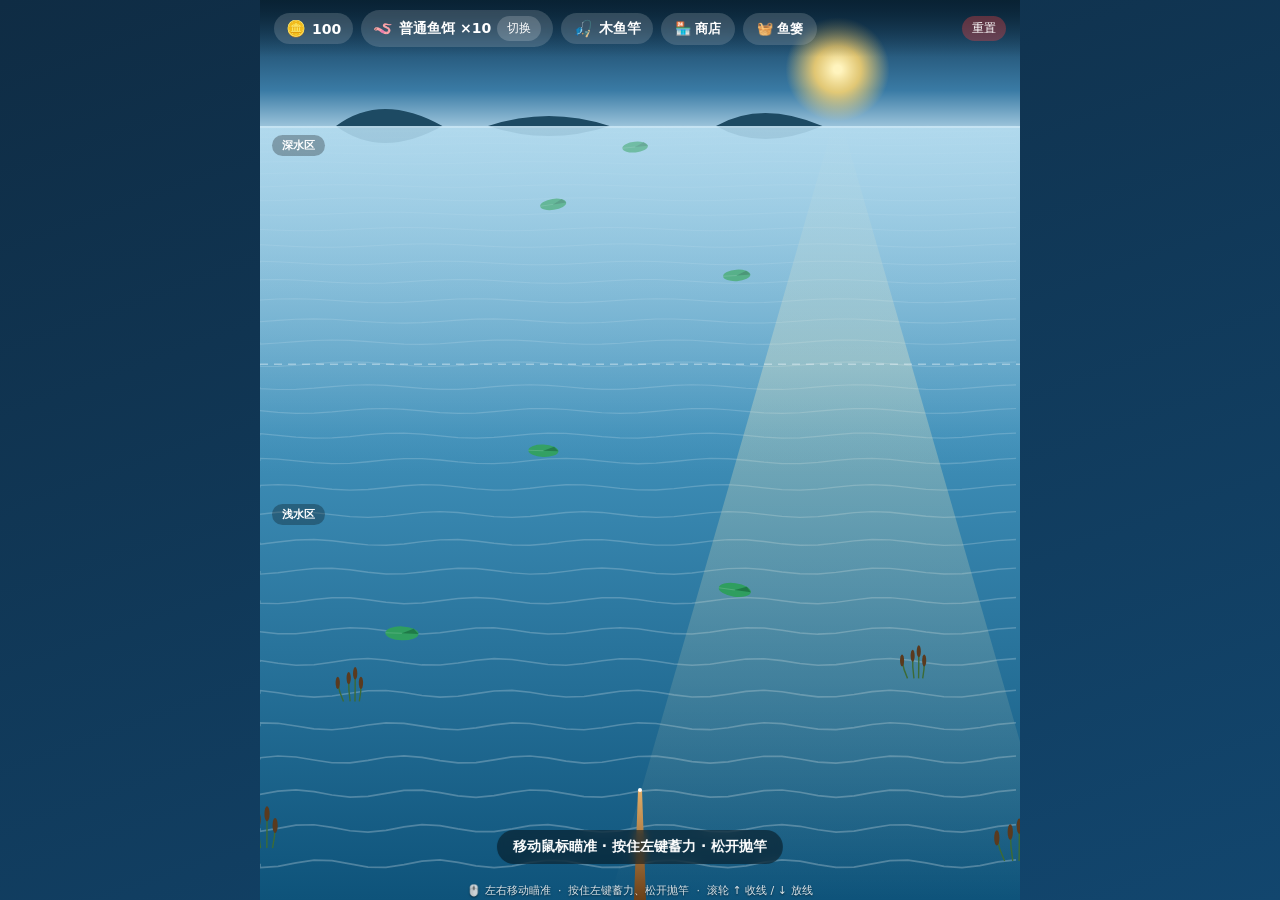
==== index.html @ 3590e240 "feat: init" ====
<!DOCTYPE html>
<html lang="zh-CN">
<head>
  <meta charset="UTF-8">
  <meta name="viewport" content="width=device-width, initial-scale=1.0">
  <title>钓鱼达人 · MVP</title>
  <link rel="stylesheet" href="style.css">
</head>
<body>
  <div class="app">
    <!-- 顶部状态栏 -->
    <header class="hud">
      <div class="stat coins" title="鱼币">
        <span class="stat-icon">🪙</span>
        <span id="coins">100</span>
      </div>
      <div class="stat bait" title="当前鱼饵">
        <span class="stat-icon" id="baitEmoji">🪱</span>
        <span id="baitStat">普通鱼饵 ×10</span>
        <button class="mini-btn" id="baitSwitchBtn" title="切换鱼饵">切换</button>
      </div>
      <div class="stat gear" title="当前渔具">
        <span class="stat-icon">🎣</span>
        <span id="gearName">木鱼竿</span>
      </div>
      <button class="hud-btn" id="shopBtn">🏪 商店</button>
      <button class="hud-btn" id="bucketBtn">🧺 鱼篓</button>
      <button class="mini-btn reset" id="resetBtn" title="清空存档重新开始">重置</button>
    </header>

    <!-- 钓鱼场景（Canvas 渲染池塘） -->
    <main class="scene" id="scene">
      <canvas id="pond"></canvas>

      <!-- 分区标签 -->
      <div class="zone zone-deep">深水区</div>
      <div class="zone zone-shallow">浅水区</div>

      <!-- 抛竿力度条 -->
      <div class="power-meter hidden" id="powerMeter">
        <span class="power-label">力度</span>
        <div class="power-track"><div class="power-fill" id="powerFill"></div></div>
      </div>

      <!-- 遛鱼面板 -->
      <div class="fight-hud hidden" id="fightHud">
        <div class="fight-top">
          <span class="fight-fish" id="fightFish">🐟</span>
          <span class="fight-name" id="fightName">鱼</span>
        </div>
        <div class="fight-row">
          <span class="fight-label">松</span>
          <div class="tension-bar">
            <div class="tension-zone"></div>
            <div class="tension-needle" id="tensionNeedle"></div>
          </div>
          <span class="fight-label warn">断</span>
        </div>
        <div class="fight-row">
          <span class="fight-label">距离</span>
          <div class="dist-bar"><div class="dist-fill" id="distFill"></div></div>
        </div>
      </div>

      <div class="status" id="status">移动鼠标瞄准 · 按住左键蓄力 · 松开抛竿</div>
      <div class="controls-hint">🖱️ 左右移动瞄准 &nbsp;·&nbsp; 按住左键蓄力、松开抛竿 &nbsp;·&nbsp; 滚轮 ↑ 收线 / ↓ 放线</div>
    </main>

  </div>

  <!-- 商店弹窗 -->
  <div class="modal hidden" id="shopModal">
    <div class="modal-card wide">
      <div class="modal-head"><h2>🏪 商店</h2><button class="modal-close" data-close="shopModal">✕</button></div>
      <div class="modal-body">
        <div class="panel-section">
          <h3 class="panel-title">🪱 鱼饵</h3>
          <div class="card-grid" id="baitShop"></div>
        </div>
        <div class="panel-section">
          <h3 class="panel-title">🎣 渔具</h3>
          <div class="card-grid" id="gearShop"></div>
        </div>
      </div>
    </div>
  </div>

  <!-- 鱼篓弹窗 -->
  <div class="modal hidden" id="bucketModal">
    <div class="modal-card wide">
      <div class="modal-head"><h2>🧺 鱼篓</h2><button class="modal-close" data-close="bucketModal">✕</button></div>
      <div class="bucket-head">
        <div class="bucket-summary" id="bucketSummary">鱼篓空空如也</div>
        <button class="btn sell-all" id="sellAllBtn" disabled>全部卖出</button>
      </div>
      <div class="modal-body"><div id="bucketList"></div></div>
    </div>
  </div>

  <!-- 钓到鱼弹窗 -->
  <div class="modal hidden" id="catchModal">
    <div class="modal-card">
      <div class="modal-fish" id="catchIcon">🐟</div>
      <div class="modal-rarity" id="catchRarity">常见</div>
      <div class="modal-title" id="catchName">鱼</div>
      <div class="modal-desc" id="catchDesc"></div>
      <div class="modal-tip" id="catchTip"></div>
      <div class="modal-actions" id="catchActions"></div>
    </div>
  </div>

  <!-- 轻提示 -->
  <div class="toast" id="toast"></div>

  <script src="data.js"></script>
  <script src="game2d.js"></script>
</body>
</html>
---- style.css ----
:root {
  --sky-top: #79c7f0;
  --sky-bottom: #d7f0fc;
  --water-top: #2d9bd8;
  --water-bottom: #0b5e8a;
  --card: #ffffff;
  --ink: #1f2937;
  --muted: #6b7280;
  --accent: #f59e0b;
  --accent-dark: #d97706;
  --danger: #ef4444;
  --radius: 16px;
  --shadow: 0 8px 24px rgba(15, 40, 60, 0.18);
}

* { box-sizing: border-box; margin: 0; padding: 0; }

html, body {
  height: 100%;
  font-family: "Segoe UI", "PingFang SC", "Microsoft YaHei", system-ui, sans-serif;
  background: linear-gradient(160deg, #0f2c44, #12466e);
  color: var(--ink);
}

body { display: flex; justify-content: center; }

.app {
  position: relative;
  width: 100%;
  max-width: 760px;
  height: 100vh;
  height: 100dvh;
  overflow: hidden;
  background: #0b3d5c;
}

/* ---------- 顶部状态栏（浮动于池塘之上） ---------- */
.hud {
  position: absolute;
  top: 0;
  left: 0;
  right: 0;
  display: flex;
  align-items: center;
  gap: 8px;
  padding: 10px 14px;
  background: linear-gradient(180deg, rgba(8, 32, 48, 0.82), rgba(8, 32, 48, 0));
  color: #fff;
  z-index: 20;
  flex-wrap: wrap;
  pointer-events: none;
}
.hud > * { pointer-events: auto; }

.stat {
  display: flex;
  align-items: center;
  gap: 6px;
  background: rgba(255, 255, 255, 0.16);
  border-radius: 999px;
  padding: 6px 12px;
  font-size: 14px;
  font-weight: 600;
  backdrop-filter: blur(3px);
}

.stat-icon { font-size: 16px; }

.hud .mini-btn {
  border: none;
  background: rgba(255, 255, 255, 0.18);
  color: #fff;
  border-radius: 999px;
  padding: 4px 10px;
  font-size: 12px;
  cursor: pointer;
  transition: background 0.15s;
}
.hud .mini-btn:hover { background: rgba(255, 255, 255, 0.3); }

.hud-btn {
  border: none;
  border-radius: 999px;
  padding: 7px 14px;
  font-size: 13px;
  font-weight: 700;
  cursor: pointer;
  background: rgba(255, 255, 255, 0.16);
  color: #fff;
  backdrop-filter: blur(3px);
  transition: background 0.15s;
}
.hud-btn:hover { background: rgba(255, 255, 255, 0.3); }

.hud .reset {
  margin-left: auto;
  background: rgba(239, 68, 68, 0.35);
}
.hud .reset:hover { background: rgba(239, 68, 68, 0.6); }

/* ---------- 场景（全屏池塘，Canvas 渲染） ---------- */
.scene {
  position: absolute;
  inset: 0;
  overflow: hidden;
  cursor: crosshair;
  user-select: none;
}
#scene canvas {
  position: absolute;
  inset: 0;
  display: block;
}

.sky {
  position: absolute;
  inset: 0 0 74% 0;
  background: linear-gradient(to bottom, #0d2b44 0%, #2f6f96 55%, #8ecbe8 82%, #d7f0fb 100%);
}
.sky::after {
  content: "";
  position: absolute;
  top: 16px;
  right: 42px;
  width: 56px;
  height: 56px;
  border-radius: 50%;
  background: radial-gradient(circle at 35% 35%, #fff7d6, #ffd76a);
  box-shadow: 0 0 46px 12px rgba(255, 210, 110, 0.45);
}

.water {
  position: absolute;
  inset: 12% 0 26% 0;
  background:
    radial-gradient(120% 70% at 50% 0%, rgba(255, 255, 255, 0.12), transparent 60%),
    linear-gradient(to bottom, #082f4a 0%, #0f4f74 38%, #1e78a8 70%, #57b0d8 100%);
  overflow: hidden;
  border-top: 2px solid rgba(255, 255, 255, 0.35);
}
.water::before {
  content: "";
  position: absolute;
  top: 0;
  left: 0;
  right: 0;
  height: 10px;
  background: linear-gradient(to bottom, rgba(255, 255, 255, 0.5), transparent);
}
.water::after {
  content: "";
  position: absolute;
  inset: 0;
  background:
    radial-gradient(2px 2px at 22% 28%, rgba(255, 255, 255, 0.4), transparent 60%),
    radial-gradient(2px 2px at 58% 52%, rgba(255, 255, 255, 0.34), transparent 60%),
    radial-gradient(2px 2px at 38% 72%, rgba(255, 255, 255, 0.3), transparent 60%),
    radial-gradient(2px 2px at 78% 38%, rgba(255, 255, 255, 0.34), transparent 60%);
  animation: sparkle 4s ease-in-out infinite;
}
@keyframes sparkle {
  0%, 100% { opacity: 0.5; }
  50% { opacity: 1; }
}

/* 水波涟漪（透视椭圆，增强立体感） */
.ripple {
  position: absolute;
  border: 2px solid rgba(255, 255, 255, 0.28);
  border-radius: 50%;
  z-index: 1;
  animation: ripplePulse 3.4s ease-in-out infinite;
}
.ripple.r1 { top: 18%; left: 20%; width: 120px; height: 120px; }
.ripple.r2 { top: 36%; right: 14%; width: 170px; height: 170px; animation-delay: 1.1s; }
.ripple.r3 { top: 52%; left: 56%; width: 96px; height: 96px; animation-delay: 2.2s; }
@keyframes ripplePulse {
  0%, 100% { opacity: 0.22; transform: scaleY(0.32) scale(0.9); }
  50% { opacity: 0.65; transform: scaleY(0.32) scale(1.06); }
}

/* 岸边与木排 */
.shore {
  position: absolute;
  inset: 74% 0 0 0;
  background: linear-gradient(to bottom, #d7bd85 0%, #b8995f 38%, #8a6f42 100%);
  border-top: 3px solid rgba(255, 255, 255, 0.4);
}
.dock {
  position: absolute;
  left: 50%;
  bottom: 0;
  transform: translateX(-50%);
  width: 40%;
  height: 26%;
  z-index: 4;
  clip-path: polygon(15% 0, 85% 0, 100% 100%, 0 100%);
  background:
    linear-gradient(90deg, rgba(255, 255, 255, 0.12), transparent 30%, transparent 70%, rgba(0, 0, 0, 0.18)),
    repeating-linear-gradient(to bottom, #b57d45 0 15px, #8f5d31 15px 18px);
  box-shadow: 0 -5px 18px rgba(0, 0, 0, 0.3);
}
.dock::after {
  content: "";
  position: absolute;
  inset: 0;
  clip-path: inherit;
  border-left: 3px solid #6f4725;
  border-right: 3px solid #6f4725;
}

.zone {
  position: absolute;
  left: 12px;
  padding: 3px 10px;
  border-radius: 999px;
  font-size: 11px;
  font-weight: 700;
  color: #fff;
  background: rgba(0, 0, 0, 0.28);
  z-index: 2;
}
.zone-shallow { top: 56%; }
.zone-deep { top: 15%; }

.zone-boundary {
  position: absolute;
  left: 0;
  right: 0;
  border-top: 2px dashed rgba(255, 255, 255, 0.35);
  z-index: 1;
}

/* 鱼线 */
.line-layer {
  position: absolute;
  inset: 0;
  width: 100%;
  height: 100%;
  pointer-events: none;
  z-index: 5;
}
#linePath {
  fill: none;
  stroke: rgba(255, 255, 255, 0.92);
  stroke-width: 2;
  stroke-linecap: round;
  filter: drop-shadow(0 1px 1px rgba(0, 0, 0, 0.35));
}

/* 鱼竿 */
.rod {
  position: absolute;
  left: 50%;
  width: 9px;
  height: 110px;
  transform-origin: 50% 100%;
  border-radius: 6px;
  background: linear-gradient(to top, #5f3a14, #9c6227 55%, #e2ad68);
  box-shadow: 0 3px 8px rgba(0, 0, 0, 0.4);
  z-index: 6;
}
.rod::after {
  content: "";
  position: absolute;
  top: -4px;
  left: 50%;
  transform: translateX(-50%);
  width: 3px;
  height: 8px;
  border-radius: 3px;
  background: #f3f3f3;
}

/* 浮标 */
.bobber {
  position: absolute;
  width: 20px;
  height: 20px;
  margin-left: -10px;
  margin-top: -10px;
  border-radius: 50%;
  background: linear-gradient(#ef4444 45%, #ffffff 45%);
  border: 2px solid #7f1d1d;
  box-shadow: 0 2px 6px rgba(0, 0, 0, 0.35);
  z-index: 7;
}
.bobber::after {
  content: "";
  position: absolute;
  inset: -8px;
  border-radius: 50%;
  border: 2px solid rgba(255, 255, 255, 0.5);
  animation: ripple 1.4s ease-out infinite;
}
.bobber.waiting { animation: bob 1.4s ease-in-out infinite; }
.bobber.bite { animation: bite 0.2s linear infinite; }

@keyframes ripple {
  0%   { transform: scale(0.6); opacity: 0.8; }
  100% { transform: scale(1.9); opacity: 0; }
}
@keyframes bob {
  0%, 100% { transform: translateY(0); }
  50% { transform: translateY(-6px); }
}
@keyframes bite {
  0%, 100% { transform: translateY(0); }
  50% { transform: translateY(7px); }
}

/* 水中的鱼（近大远小，立体透视） */
.fish-actor {
  position: absolute;
  z-index: 7;
  transform: translate(-50%, -50%);
}
.fish-sprite {
  display: block;
  font-size: 42px;
  line-height: 1;
  filter: drop-shadow(0 2px 4px rgba(0, 0, 0, 0.35));
  animation: struggle 0.4s ease-in-out infinite;
}
@keyframes struggle {
  0%, 100% { transform: translateX(0) rotate(-10deg); }
  50% { transform: translateX(4px) rotate(10deg); }
}

/* 落点预览 */
.cast-preview {
  position: absolute;
  width: 46px;
  height: 46px;
  margin-left: -23px;
  margin-top: -23px;
  border: 2px dashed rgba(255, 255, 255, 0.85);
  border-radius: 50%;
  z-index: 6;
  animation: previewPulse 1s ease-in-out infinite;
}
@keyframes previewPulse {
  0%, 100% { opacity: 0.6; transform: scale(0.9); }
  50% { opacity: 1; transform: scale(1.05); }
}

/* 力度条 */
.power-meter {
  position: absolute;
  left: 50%;
  bottom: 28%;
  transform: translateX(-50%);
  width: 46%;
  max-width: 260px;
  display: flex;
  align-items: center;
  gap: 8px;
  z-index: 8;
}
.power-label {
  color: #fff;
  font-size: 12px;
  font-weight: 700;
  text-shadow: 0 1px 2px rgba(0, 0, 0, 0.5);
  white-space: nowrap;
}
.power-track {
  flex: 1;
  height: 12px;
  border-radius: 999px;
  background: rgba(0, 0, 0, 0.4);
  border: 2px solid rgba(255, 255, 255, 0.7);
  overflow: hidden;
}
.power-fill {
  height: 100%;
  width: 0;
  background: linear-gradient(90deg, #4ade80, #facc15, #f87171);
  transition: width 0.05s linear;
}

/* 遛鱼 HUD */
.fight-hud {
  position: absolute;
  top: 60px;
  left: 50%;
  transform: translateX(-50%);
  width: 80%;
  max-width: 420px;
  background: rgba(0, 0, 0, 0.55);
  border-radius: 14px;
  padding: 10px 14px;
  z-index: 8;
  color: #fff;
  backdrop-filter: blur(4px);
}
.fight-top {
  display: flex;
  align-items: center;
  gap: 8px;
  margin-bottom: 4px;
}
.fight-fish { font-size: 24px; animation: struggle 0.4s ease-in-out infinite; }
.fight-name { font-size: 14px; font-weight: 800; }
.fight-row {
  display: flex;
  align-items: center;
  gap: 8px;
  margin-top: 6px;
}
.fight-label {
  font-size: 11px;
  font-weight: 700;
  width: 26px;
  text-align: center;
  flex-shrink: 0;
  color: #d1fae5;
}
.fight-label.warn { color: #fca5a5; }

.tension-bar {
  position: relative;
  flex: 1;
  height: 16px;
  border-radius: 999px;
  background: linear-gradient(90deg, #f87171 0%, #fbbf24 30%, #4ade80 50%, #fbbf24 70%, #f87171 100%);
  border: 2px solid rgba(255, 255, 255, 0.7);
  overflow: hidden;
}
.tension-zone {
  position: absolute;
  top: 0;
  bottom: 0;
  left: 30%;
  width: 40%;
  background: rgba(255, 255, 255, 0.35);
}
.tension-needle {
  position: absolute;
  top: 50%;
  transform: translate(-50%, -50%);
  width: 6px;
  height: 20px;
  border-radius: 3px;
  background: #fff;
  box-shadow: 0 0 6px rgba(0, 0, 0, 0.6);
  left: 50%;
  transition: left 0.1s linear;
}

.dist-bar {
  flex: 1;
  height: 14px;
  border-radius: 999px;
  background: rgba(255, 255, 255, 0.2);
  border: 2px solid rgba(255, 255, 255, 0.5);
  overflow: hidden;
}
.dist-fill {
  height: 100%;
  width: 0;
  border-radius: 999px;
  background: linear-gradient(90deg, #34d399, #22c55e);
  transition: width 0.12s linear;
}

.status {
  position: absolute;
  left: 50%;
  bottom: 4%;
  transform: translateX(-50%);
  z-index: 8;
  padding: 8px 16px;
  border-radius: 999px;
  background: rgba(0, 0, 0, 0.45);
  color: #fff;
  font-size: 14px;
  font-weight: 600;
  backdrop-filter: blur(4px);
  white-space: nowrap;
  max-width: 92%;
  overflow: hidden;
  text-overflow: ellipsis;
}

.controls-hint {
  position: absolute;
  left: 50%;
  bottom: 2px;
  transform: translateX(-50%);
  z-index: 8;
  font-size: 11px;
  color: rgba(255, 255, 255, 0.85);
  text-shadow: 0 1px 2px rgba(0, 0, 0, 0.5);
  white-space: nowrap;
}

/* ---------- 弹窗（商店 / 鱼篓） ---------- */
.modal-card.wide {
  width: min(560px, 100%);
  max-height: 82vh;
  overflow: hidden;
  text-align: left;
}
.modal-head {
  display: flex;
  align-items: center;
  justify-content: space-between;
  margin-bottom: 12px;
}
.modal-head h2 { font-size: 18px; color: #14527e; }
.modal-close {
  border: none;
  background: #eef2f6;
  color: #41627d;
  width: 28px;
  height: 28px;
  border-radius: 50%;
  font-size: 14px;
  cursor: pointer;
}
.modal-close:hover { background: #dbe6ee; }
.modal-body {
  max-height: 56vh;
  overflow-y: auto;
  padding: 2px 2px 8px;
}

.hidden { display: none !important; }

.panel-section { margin-bottom: 18px; }
.panel-title { font-size: 16px; margin-bottom: 10px; color: #14527e; }

.card-grid {
  display: grid;
  grid-template-columns: repeat(auto-fill, minmax(210px, 1fr));
  gap: 10px;
}

.card {
  border: 1px solid #e5edf3;
  border-radius: 14px;
  padding: 12px;
  background: #f8fbfd;
  display: flex;
  flex-direction: column;
  gap: 6px;
  transition: transform 0.12s, box-shadow 0.12s;
}
.card:hover { transform: translateY(-2px); box-shadow: 0 6px 16px rgba(20, 82, 126, 0.12); }
.card.equipped { border-color: var(--accent); background: #fff8ec; }

.card-head { display: flex; align-items: center; gap: 8px; }
.card-emoji { font-size: 26px; }
.card-name { font-size: 15px; font-weight: 800; }
.card-badge {
  margin-left: auto;
  font-size: 11px;
  font-weight: 700;
  padding: 2px 8px;
  border-radius: 999px;
  background: #e5edf3;
  color: #41627d;
}
.card-desc { font-size: 12px; color: var(--muted); line-height: 1.4; min-height: 32px; }
.card-meta { font-size: 12px; color: #41627d; font-weight: 600; }

.btn {
  border: none;
  border-radius: 10px;
  padding: 8px 10px;
  font-size: 13px;
  font-weight: 700;
  cursor: pointer;
  transition: filter 0.12s, transform 0.12s;
}
.btn:hover:not(:disabled) { filter: brightness(1.05); }
.btn:active:not(:disabled) { transform: scale(0.97); }
.btn:disabled { opacity: 0.45; cursor: not-allowed; }
.btn.primary { background: linear-gradient(135deg, #fbbf24, #d97706); color: #7c2d12; }
.btn.ghost { background: #e5edf3; color: #14527e; }
.btn.danger { background: #fee2e2; color: #b91c1c; }

.card-actions { display: flex; gap: 6px; }
.card-actions .btn { flex: 1; }

/* ---------- 鱼篓 ---------- */
.bucket-head {
  display: flex;
  align-items: center;
  justify-content: space-between;
  gap: 10px;
  margin-bottom: 12px;
}
.bucket-summary { font-size: 13px; color: #41627d; font-weight: 600; }
.sell-all { white-space: nowrap; }

.bucket-row {
  display: flex;
  align-items: center;
  gap: 10px;
  padding: 10px;
  border-bottom: 1px dashed #e5edf3;
}
.bucket-row:last-child { border-bottom: none; }
.bucket-emoji { font-size: 28px; }
.bucket-info { flex: 1; min-width: 0; }
.bucket-name { font-size: 14px; font-weight: 800; }
.bucket-sub { font-size: 12px; color: var(--muted); }
.bucket-actions { display: flex; gap: 6px; flex-shrink: 0; }

.empty {
  text-align: center;
  color: #9ca3af;
  padding: 30px 0;
  font-size: 14px;
}

/* ---------- 弹窗 ---------- */
.modal {
  position: fixed;
  inset: 0;
  background: rgba(0, 0, 0, 0.45);
  display: flex;
  align-items: center;
  justify-content: center;
  z-index: 30;
  padding: 20px;
}
.modal-card {
  background: #fff;
  border-radius: 20px;
  padding: 26px 28px;
  text-align: center;
  width: min(320px, 100%);
  box-shadow: var(--shadow);
  animation: pop 0.25s cubic-bezier(0.2, 1.4, 0.4, 1);
}
@keyframes pop {
  from { transform: scale(0.8); opacity: 0; }
  to   { transform: scale(1); opacity: 1; }
}
.modal-fish { font-size: 72px; line-height: 1; margin-bottom: 8px; }
.modal-rarity {
  display: inline-block;
  font-size: 12px;
  font-weight: 800;
  padding: 3px 12px;
  border-radius: 999px;
  margin-bottom: 8px;
}
.modal-title { font-size: 22px; font-weight: 800; margin-bottom: 6px; }
.modal-desc { font-size: 14px; color: var(--muted); margin-bottom: 18px; }
.modal-card .btn { width: 100%; padding: 12px; font-size: 15px; }

/* ---------- 轻提示 ---------- */
.toast {
  position: fixed;
  left: 50%;
  bottom: 24px;
  transform: translateX(-50%) translateY(20px);
  background: rgba(15, 40, 60, 0.92);
  color: #fff;
  padding: 10px 18px;
  border-radius: 999px;
  font-size: 14px;
  font-weight: 600;
  opacity: 0;
  pointer-events: none;
  transition: opacity 0.25s, transform 0.25s;
  z-index: 40;
  max-width: 90vw;
}
.toast.show { opacity: 1; transform: translateX(-50%) translateY(0); }

/* ---------- 弹窗补充 ---------- */
.modal-tip {
  font-size: 12px;
  color: #d97706;
  margin: 4px 0 14px;
  min-height: 16px;
}
.modal-actions {
  display: flex;
  flex-direction: column;
  gap: 8px;
}
.modal-actions .btn { width: 100%; padding: 12px; font-size: 15px; }
.btn.green { background: linear-gradient(135deg, #4ade80, #16a34a); color: #052e16; }
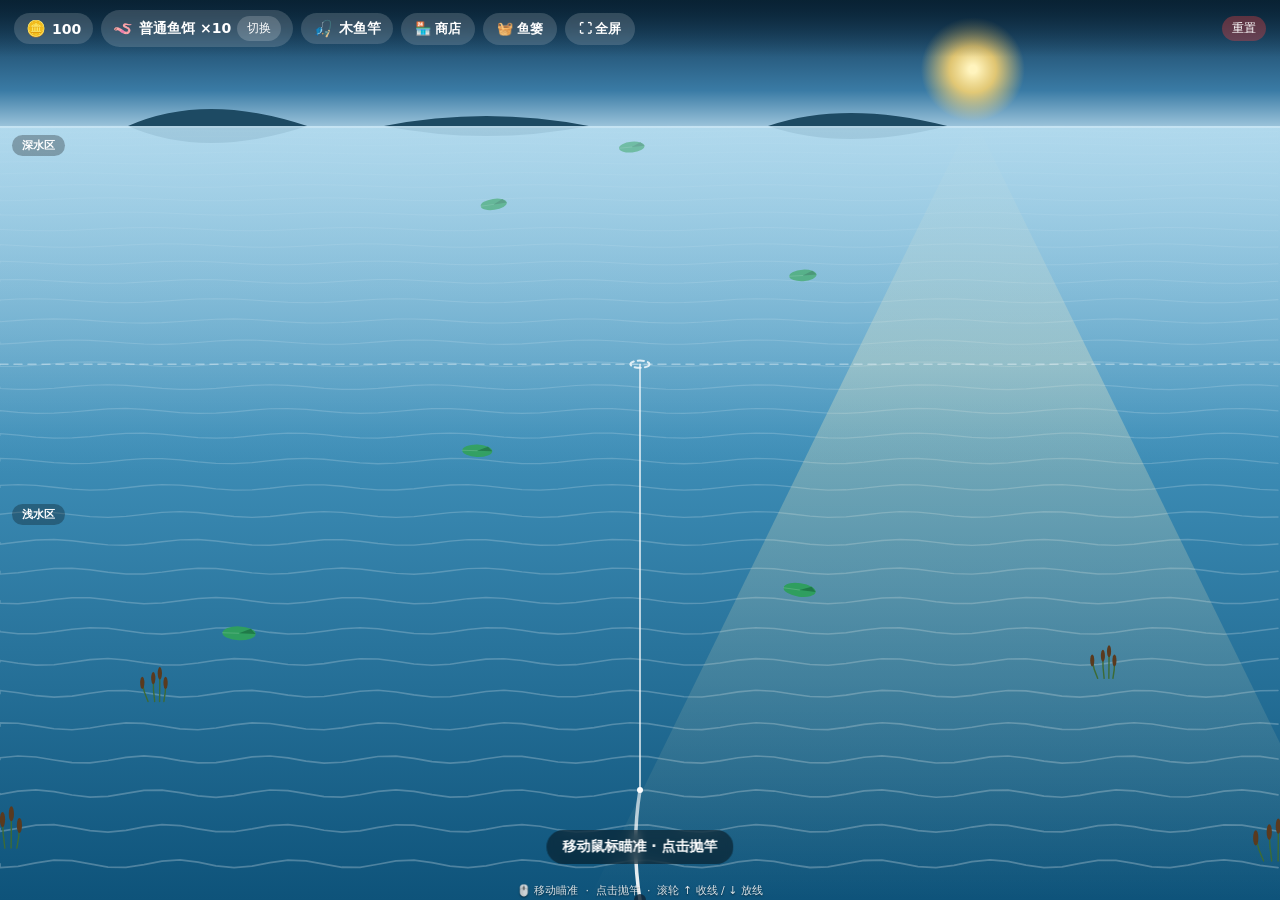
==== commit 1be0be0a: "feat: init" ====
--- a/index.html
+++ b/index.html
@@ -25,6 +25,7 @@
       </div>
       <button class="hud-btn" id="shopBtn">🏪 商店</button>
       <button class="hud-btn" id="bucketBtn">🧺 鱼篓</button>
+      <button class="hud-btn" id="fullscreenBtn" title="切换全屏">⛶ 全屏</button>
       <button class="mini-btn reset" id="resetBtn" title="清空存档重新开始">重置</button>
     </header>
 
@@ -36,11 +37,7 @@
       <div class="zone zone-deep">深水区</div>
       <div class="zone zone-shallow">浅水区</div>
 
-      <!-- 抛竿力度条 -->
-      <div class="power-meter hidden" id="powerMeter">
-        <span class="power-label">力度</span>
-        <div class="power-track"><div class="power-fill" id="powerFill"></div></div>
-      </div>
+      <!-- 抛竿力度条已移除，改为点击抛竿 -->
 
       <!-- 遛鱼面板 -->
       <div class="fight-hud hidden" id="fightHud">
@@ -62,8 +59,8 @@
         </div>
       </div>
 
-      <div class="status" id="status">移动鼠标瞄准 · 按住左键蓄力 · 松开抛竿</div>
-      <div class="controls-hint">🖱️ 左右移动瞄准 &nbsp;·&nbsp; 按住左键蓄力、松开抛竿 &nbsp;·&nbsp; 滚轮 ↑ 收线 / ↓ 放线</div>
+      <div class="status" id="status">移动鼠标瞄准 · 点击抛竿</div>
+      <div class="controls-hint">🖱️ 移动瞄准 &nbsp;·&nbsp; 点击抛竿 &nbsp;·&nbsp; 滚轮 ↑ 收线 / ↓ 放线</div>
     </main>
 
   </div>
--- a/style.css
+++ b/style.css
@@ -27,7 +27,7 @@
 .app {
   position: relative;
   width: 100%;
-  max-width: 760px;
+  max-width: 100%;
   height: 100vh;
   height: 100dvh;
   overflow: hidden;
@@ -344,40 +344,7 @@
   50% { opacity: 1; transform: scale(1.05); }
 }
 
-/* 力度条 */
-.power-meter {
-  position: absolute;
-  left: 50%;
-  bottom: 28%;
-  transform: translateX(-50%);
-  width: 46%;
-  max-width: 260px;
-  display: flex;
-  align-items: center;
-  gap: 8px;
-  z-index: 8;
-}
-.power-label {
-  color: #fff;
-  font-size: 12px;
-  font-weight: 700;
-  text-shadow: 0 1px 2px rgba(0, 0, 0, 0.5);
-  white-space: nowrap;
-}
-.power-track {
-  flex: 1;
-  height: 12px;
-  border-radius: 999px;
-  background: rgba(0, 0, 0, 0.4);
-  border: 2px solid rgba(255, 255, 255, 0.7);
-  overflow: hidden;
-}
-.power-fill {
-  height: 100%;
-  width: 0;
-  background: linear-gradient(90deg, #4ade80, #facc15, #f87171);
-  transition: width 0.05s linear;
-}
+/* 力度条已移除，改为点击抛竿 */
 
 /* 遛鱼 HUD */
 .fight-hud {
@@ -393,6 +360,11 @@
   z-index: 8;
   color: #fff;
   backdrop-filter: blur(4px);
+}
+.fight-hud:not(.hidden) { animation: fightPop 0.32s cubic-bezier(0.2, 1.4, 0.4, 1); }
+@keyframes fightPop {
+  from { transform: translateX(-50%) scale(0.7); opacity: 0; }
+  to   { transform: translateX(-50%) scale(1); opacity: 1; }
 }
 .fight-top {
   display: flex;
